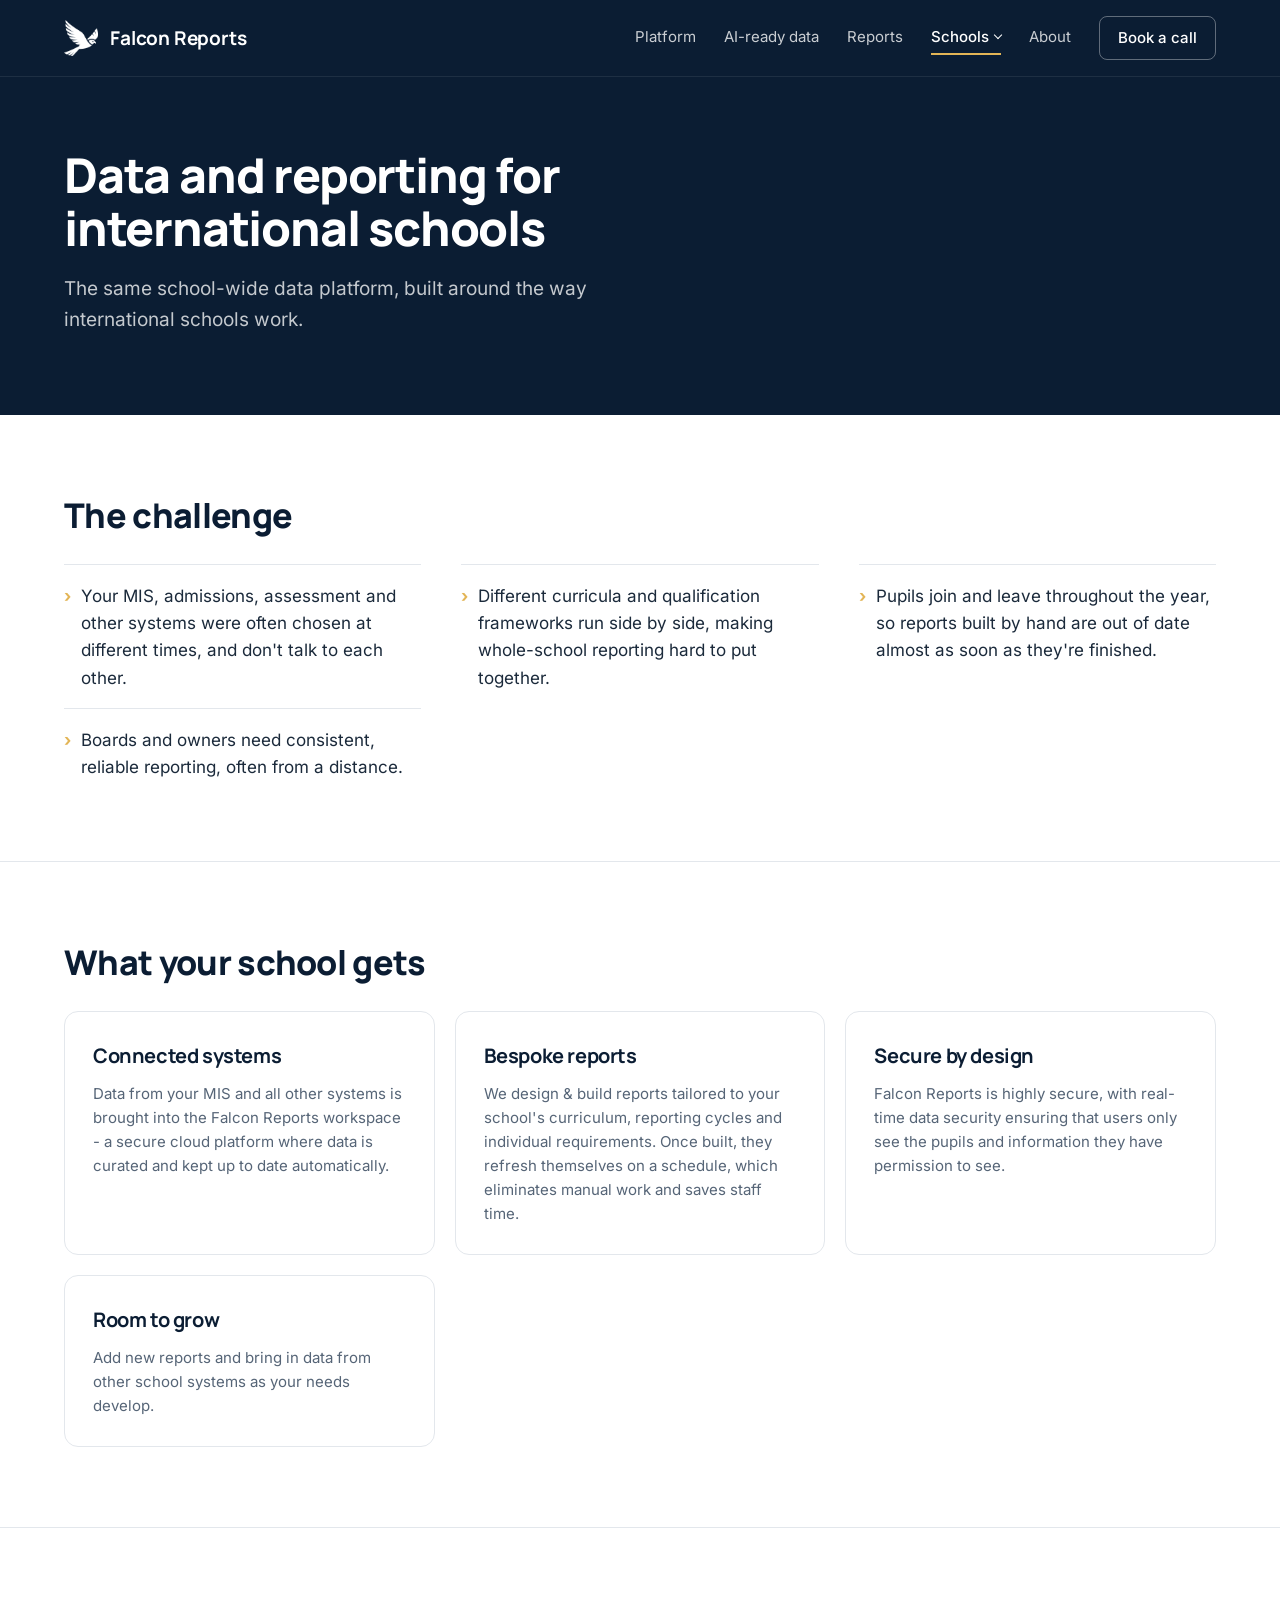
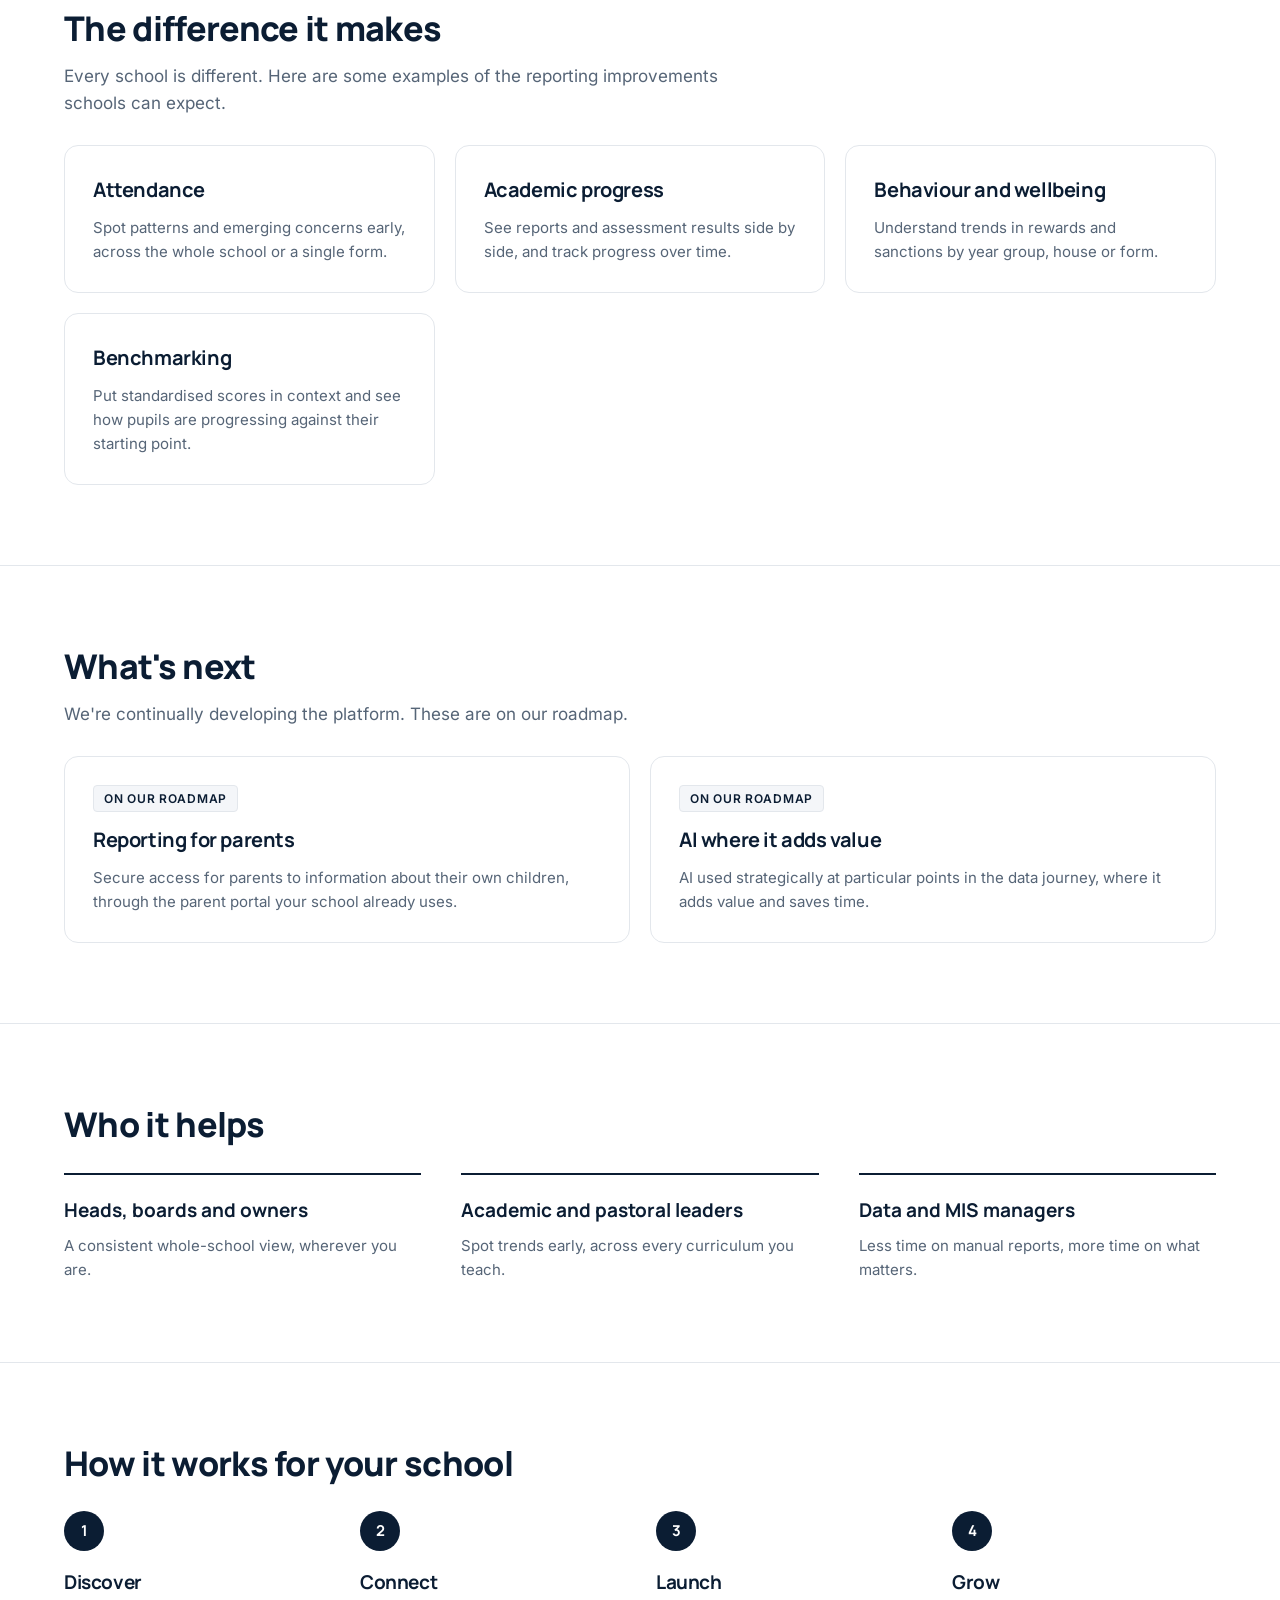
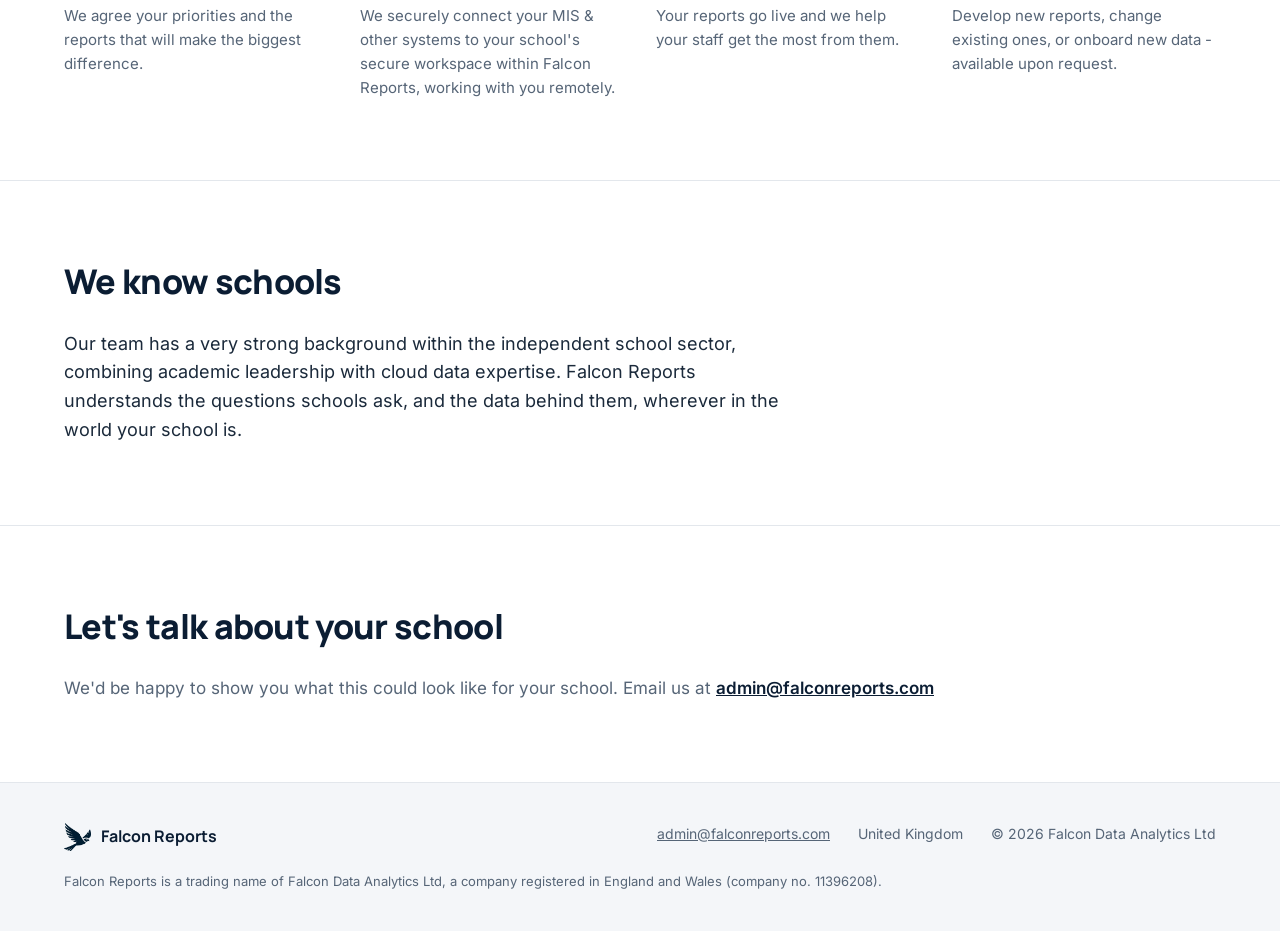
==== international-schools.html @ 2ba78d6d "first commit of new website" ====
<!doctype html>
<html lang="en-GB">
  <head>
    <meta charset="UTF-8" />
    <meta name="viewport" content="width=device-width, initial-scale=1.0" />
    <meta name="description" content="School-wide data and reporting platforms for international independent schools." />
    <meta name="theme-color" content="#0b1d33" />
    <title>International schools | Falcon Reports</title>
    <link rel="preload" href="assets/fonts/inter-latin-wght-normal.woff2" as="font" type="font/woff2" crossorigin />
    <link rel="preload" href="assets/fonts/manrope-latin-wght-normal.woff2" as="font" type="font/woff2" crossorigin />
    <link rel="stylesheet" href="style.css" />

    <link rel="icon" href="favicon.ico" sizes="any" />
    <link rel="apple-touch-icon" sizes="180x180" href="assets/favicon/apple-touch-icon.png" />
    <link rel="icon" type="image/png" sizes="32x32" href="assets/favicon/favicon-32x32.png" />
    <link rel="icon" type="image/png" sizes="16x16" href="assets/favicon/favicon-16x16.png" />
    <link rel="manifest" href="assets/favicon/site.webmanifest" />
    <script src="script.js" defer></script>
  </head>
  <body>
    <header class="site-header">
      <div class="header-inner">
        <a href="index.html" class="brand">
          <img src="assets/falcon-logo-white.png" alt="" />
          <span>Falcon Reports</span>
        </a>
        <button class="nav-toggle" aria-label="Toggle navigation" aria-expanded="false" aria-controls="main-nav">
          <span></span>
          <span></span>
          <span></span>
        </button>
        <nav id="main-nav" aria-label="Main">
          <a href="platform.html">Platform</a>
          <a href="ai-ready-data.html">AI-ready data</a>
          <a href="reports.html">Reports</a>
          <div class="nav-dropdown">
            <button class="nav-dropdown-toggle is-current" aria-expanded="false" aria-controls="schools-menu">Schools</button>
            <ul class="nav-dropdown-menu" id="schools-menu">
              <li><a href="uk-schools.html">UK schools</a></li>
              <li><a href="international-schools.html" aria-current="page">International schools</a></li>
            </ul>
          </div>
          <a href="about.html">About</a>
          <a href="mailto:admin@falconreports.com" class="nav-cta">Book a call</a>
        </nav>
      </div>
    </header>

    <main>
      <section class="page-hero">
        <div class="section-inner">
          <h1>Data and reporting for international schools</h1>
          <p>The same school-wide data platform, built around the way international schools work.</p>
        </div>
      </section>

      <section class="problem">
        <div class="section-inner">
          <h2>The challenge</h2>
          <ul class="pain-grid">
            <li>Your MIS, admissions, assessment and other systems were often chosen at different times, and don't talk to each other.</li>
            <li>Different curricula and qualification frameworks run side by side, making whole-school reporting hard to put together.</li>
            <li>Pupils join and leave throughout the year, so reports built by hand are out of date almost as soon as they're finished.</li>
            <li>Boards and owners need consistent, reliable reporting, often from a distance.</li>
          </ul>
        </div>
      </section>

      <section class="services">
        <div class="section-inner">
          <h2>What your school gets</h2>
          <div class="service-grid">
            <article class="service">
              <h3>Connected systems</h3>
              <p>Data from your MIS and all other systems is brought into the Falcon Reports workspace - a secure cloud platform where data is curated and kept up to date automatically.</p>
            </article>

            <article class="service">
              <h3>Bespoke reports</h3>
              <p>We design &amp; build reports tailored to your school's curriculum, reporting cycles and individual requirements. Once built, they refresh themselves on a schedule, which eliminates manual work and saves staff time.</p>
            </article>

            <article class="service">
              <h3>Secure by design</h3>
              <p>Falcon Reports is highly secure, with real-time data security ensuring that users only see the pupils and information they have permission to see.</p>
            </article>

            <article class="service">
              <h3>Room to grow</h3>
              <p>
                Add new reports and bring in data from other school systems as
                your needs develop.
              </p>
            </article>
          </div>
        </div>
      </section>

      <section class="services">
        <div class="section-inner">
          <h2>The difference it makes</h2>
          <p class="section-intro">
            Every school is different. Here are some examples of the reporting
            improvements schools can expect.
          </p>
          <div class="service-grid">
            <article class="service">
              <h3>Attendance</h3>
              <p>
                Spot patterns and emerging concerns early, across the whole
                school or a single form.
              </p>
            </article>

            <article class="service">
              <h3>Academic progress</h3>
              <p>
                See reports and assessment results side by side, and track
                progress over time.
              </p>
            </article>

            <article class="service">
              <h3>Behaviour and wellbeing</h3>
              <p>
                Understand trends in rewards and sanctions by year group, house
                or form.
              </p>
            </article>

            <article class="service">
              <h3>Benchmarking</h3>
              <p>
                Put standardised scores in context and see how pupils are
                progressing against their starting point.
              </p>
            </article>
          </div>
        </div>
      </section>

      <section class="roadmap">
        <div class="section-inner">
          <h2>What's next</h2>
          <p class="section-intro">
            We're continually developing the platform. These are on our roadmap.
          </p>
          <div class="service-grid">
            <article class="service">
              <span class="roadmap-tag">On our roadmap</span>
              <h3>Reporting for parents</h3>
              <p>
                Secure access for parents to information about their own
                children, through the parent portal your school already uses.
              </p>
            </article>

            <article class="service">
              <span class="roadmap-tag">On our roadmap</span>
              <h3>AI where it adds value</h3>
              <p>
                AI used strategically at particular points in the data journey,
                where it adds value and saves time.
              </p>
            </article>
          </div>
        </div>
      </section>

      <section class="audience">
        <div class="section-inner">
          <h2>Who it helps</h2>
          <dl class="diff-grid">
            <div class="diff-item">
              <dt>Heads, boards and owners</dt>
              <dd>A consistent whole-school view, wherever you are.</dd>
            </div>
            <div class="diff-item">
              <dt>Academic and pastoral leaders</dt>
              <dd>Spot trends early, across every curriculum you teach.</dd>
            </div>
            <div class="diff-item">
              <dt>Data and MIS managers</dt>
              <dd>Less time on manual reports, more time on what matters.</dd>
            </div>
          </dl>
        </div>
      </section>

      <section class="how">
        <div class="section-inner">
          <h2>How it works for your school</h2>
          <ol class="steps">
            <li class="step">
              <h3>Discover</h3>
              <p>
                We agree your priorities and the reports that will make the
                biggest difference.
              </p>
            </li>
            <li class="step">
              <h3>Connect</h3>
              <p>We securely connect your MIS &amp; other systems to your school's secure workspace within Falcon Reports, working with you remotely.</p>
            </li>
            <li class="step">
              <h3>Launch</h3>
              <p>
                Your reports go live and we help your staff get the most from
                them.
              </p>
            </li>
            <li class="step">
              <h3>Grow</h3>
              <p>Develop new reports, change existing ones, or onboard new data - available upon request.</p>
            </li>
          </ol>
        </div>
      </section>

      <section class="experience">
        <div class="section-inner">
          <h2>We know schools</h2>
          <p class="lead">
            Our team has a very strong background within the independent school
            sector, combining academic leadership with cloud data expertise.
            Falcon Reports understands the questions schools ask, and the data
            behind them, wherever in the world your school is.
          </p>
        </div>
      </section>

      <section class="contact">
        <div class="section-inner">
          <h2>Let's talk about your school</h2>
          <p>
            We'd be happy to show you what this could look like for your school.
            Email us at
            <a href="mailto:admin@falconreports.com" class="contact-email"
              >admin@falconreports.com</a
            >
          </p>
        </div>
      </section>
    </main>

    <footer class="site-footer">
      <div class="footer-inner">
        <p class="footer-brand"><img src="assets/falcon-logo-navy.png" alt="" />Falcon Reports</p>
        <p class="footer-meta">
          <a href="mailto:admin@falconreports.com">admin@falconreports.com</a>
          <span>United Kingdom</span>
          <span>&copy; 2026 Falcon Data Analytics Ltd</span>
        </p>
      </div>
      <p class="footer-legal">
        Falcon Reports is a trading name of Falcon Data Analytics Ltd, a company
        registered in England and Wales (company no. 11396208).
      </p>
    </footer>
  </body>
</html>
---- style.css ----
/* ==========================================================================
   Falcon Reports — site styles
   Fonts are self-hosted (assets/fonts, SIL Open Font Licence), so no visitor
   data is sent to a third-party font service.
   ========================================================================== */

@font-face {
  font-family: 'Inter';
  font-style: normal;
  font-weight: 100 900;
  font-display: swap;
  src: url('assets/fonts/inter-latin-wght-normal.woff2') format('woff2');
}

@font-face {
  font-family: 'Manrope';
  font-style: normal;
  font-weight: 200 800;
  font-display: swap;
  src: url('assets/fonts/manrope-latin-wght-normal.woff2') format('woff2');
}

/* Design tokens */
:root {
  --navy: #0b1d33;
  --navy-light: #13294a;
  --ink: #1b2a3b;
  --ink-soft: #3c4a5a;
  --muted: #566577;
  --line: #e3e7ec;
  --line-soft: #eef1f5;
  --subtle: #f4f6f9;
  --white: #ffffff;
  --gold: #e3b556; /* data going in */
  --sky: #7cc4f2; /* data coming out */
  --on-navy: rgba(255, 255, 255, 0.76);
  --max-width: 1200px;
  --display: 'Manrope', system-ui, sans-serif;
  --body: 'Inter', system-ui, sans-serif;
}

/* Reset */
*,
*::before,
*::after {
  box-sizing: border-box;
  margin: 0;
  padding: 0;
}

html {
  scroll-behavior: smooth;
}

body {
  font-family: var(--body);
  font-size: 16px;
  line-height: 1.6;
  color: var(--ink);
  background: var(--white);
  -webkit-font-smoothing: antialiased;
}

img,
video,
svg {
  display: block;
  max-width: 100%;
}

a {
  color: var(--navy);
}

a:hover {
  color: var(--navy-light);
}

ul,
ol {
  list-style: none;
}

h1,
h2,
h3 {
  font-family: var(--display);
  color: var(--navy);
  letter-spacing: -0.02em;
}

button {
  font: inherit;
}

:focus-visible {
  outline: 3px solid var(--sky);
  outline-offset: 2px;
}

.container,
.section-inner,
.hero-inner {
  max-width: var(--max-width);
  margin: 0 auto;
  padding: 0 24px;
}

.icon {
  width: 16px;
  height: 16px;
  flex: 0 0 auto;
  fill: none;
  stroke: currentColor;
  stroke-width: 2.2;
  stroke-linecap: round;
  stroke-linejoin: round;
}

/* ==========================================================================
   Header and navigation
   ========================================================================== */

.site-header {
  position: sticky;
  top: 0;
  z-index: 100;
  background: var(--navy);
  border-bottom: 1px solid rgba(255, 255, 255, 0.08);
}

.header-inner {
  max-width: var(--max-width);
  margin: 0 auto;
  padding: 16px 24px;
  display: flex;
  align-items: center;
  justify-content: space-between;
  gap: 16px;
}

.brand {
  display: flex;
  align-items: center;
  gap: 12px;
  text-decoration: none;
}

.brand img {
  height: 36px;
  width: auto;
}

.brand span {
  font-family: var(--display);
  font-weight: 700;
  font-size: 19px;
  color: var(--white);
  letter-spacing: -0.01em;
}

#main-nav {
  display: flex;
  align-items: center;
  gap: 28px;
}

#main-nav > a,
.nav-dropdown-toggle {
  color: rgba(255, 255, 255, 0.78);
  text-decoration: none;
  font-size: 15px;
  padding: 4px 0;
  border-bottom: 2px solid transparent;
}

#main-nav > a:hover,
.nav-dropdown-toggle:hover {
  color: var(--white);
}

#main-nav > a[aria-current='page'],
.nav-dropdown-toggle.is-current {
  color: var(--white);
  font-weight: 500;
  border-bottom-color: var(--gold);
}

#main-nav > a.nav-cta {
  display: inline-flex;
  align-items: center;
  min-height: 44px;
  padding: 0 18px;
  border: 1px solid rgba(255, 255, 255, 0.35);
  border-radius: 8px;
  color: var(--white);
  font-weight: 500;
}

#main-nav > a.nav-cta:hover {
  border-color: rgba(255, 255, 255, 0.8);
}

.nav-dropdown {
  position: relative;
}

.nav-dropdown-toggle {
  display: flex;
  align-items: center;
  gap: 6px;
  background: none;
  border-top: none;
  border-left: none;
  border-right: none;
  cursor: pointer;
}

.nav-dropdown-toggle::after {
  content: '';
  width: 6px;
  height: 6px;
  border-right: 1.5px solid currentColor;
  border-bottom: 1.5px solid currentColor;
  transform: translateY(-2px) rotate(45deg);
}

.nav-dropdown-menu {
  display: none;
  position: absolute;
  top: 100%;
  left: -16px;
  min-width: 200px;
  padding-top: 10px; /* bridges the gap so hover doesn't drop */
}

.nav-dropdown-menu::before {
  content: '';
  position: absolute;
  inset: 10px 0 0 0;
  background: var(--white);
  border-radius: 10px;
  box-shadow: 0 12px 30px rgba(0, 0, 0, 0.25);
  z-index: -1;
}

.nav-dropdown-menu a {
  display: block;
  padding: 10px 16px;
  color: var(--ink);
  text-decoration: none;
  font-size: 15px;
}

.nav-dropdown-menu li:first-child a {
  padding-top: 14px;
}

.nav-dropdown-menu li:last-child a {
  padding-bottom: 14px;
}

.nav-dropdown-menu a:hover,
.nav-dropdown-menu a[aria-current='page'] {
  background: var(--subtle);
}

@media (hover: hover) and (min-width: 901px) {
  .nav-dropdown:hover .nav-dropdown-menu {
    display: block;
  }
}

.nav-dropdown.is-open .nav-dropdown-menu {
  display: block;
}

.nav-toggle {
  display: none;
  flex-direction: column;
  justify-content: center;
  gap: 5px;
  width: 44px;
  height: 44px;
  padding: 10px;
  background: none;
  border: none;
  cursor: pointer;
}

.nav-toggle span {
  display: block;
  height: 2px;
  background: var(--white);
  transition:
    transform 0.2s,
    opacity 0.2s;
}

.nav-toggle[aria-expanded='true'] span:nth-child(1) {
  transform: translateY(7px) rotate(45deg);
}

.nav-toggle[aria-expanded='true'] span:nth-child(2) {
  opacity: 0;
}

.nav-toggle[aria-expanded='true'] span:nth-child(3) {
  transform: translateY(-7px) rotate(-45deg);
}

@media (max-width: 900px) {
  .nav-toggle {
    display: flex;
  }

  #main-nav {
    display: none;
    position: absolute;
    top: 100%;
    left: 0;
    right: 0;
    flex-direction: column;
    align-items: flex-start;
    gap: 6px;
    padding: 12px 24px 24px;
    background: var(--navy);
    border-bottom: 1px solid rgba(255, 255, 255, 0.12);
  }

  #main-nav.is-open {
    display: flex;
  }

  #main-nav > a,
  .nav-dropdown-toggle {
    padding: 8px 0;
  }

  #main-nav > a.nav-cta {
    margin-top: 8px;
  }

  .nav-dropdown-toggle::after {
    display: none;
  }

  .nav-dropdown-menu {
    display: block;
    position: static;
    padding: 0 0 0 16px;
  }

  .nav-dropdown-menu::before {
    display: none;
  }

  .nav-dropdown-menu a,
  .nav-dropdown-menu li:first-child a,
  .nav-dropdown-menu li:last-child a {
    padding: 6px 0;
    color: rgba(255, 255, 255, 0.78);
  }

  .nav-dropdown-menu a:hover,
  .nav-dropdown-menu a[aria-current='page'] {
    background: none;
    color: var(--white);
  }
}

/* ==========================================================================
   Shared building blocks
   ========================================================================== */

.section {
  padding: 96px 0;
}

.section--subtle {
  background: var(--subtle);
}

.section--navy {
  background: var(--navy);
  color: var(--white);
}

.section--navy h2,
.section--navy h3 {
  color: var(--white);
}

.section--flush-top {
  padding-top: 0;
}

.eyebrow {
  font-size: 13px;
  font-weight: 600;
  letter-spacing: 0.08em;
  text-transform: uppercase;
  color: var(--muted);
  margin-bottom: 14px;
}

.section--navy .eyebrow {
  color: var(--gold);
}

.section-head {
  max-width: 700px;
  margin-bottom: 48px;
}

.section-head h2,
.h2 {
  font-weight: 800;
  font-size: 40px;
  line-height: 1.15;
}

.section-head > p:not(.eyebrow) {
  margin-top: 16px;
  font-size: 17px;
  color: var(--muted);
}

.section--navy .section-head > p:not(.eyebrow) {
  color: var(--on-navy);
}

.section-head--row {
  max-width: none;
  display: flex;
  flex-wrap: wrap;
  align-items: flex-end;
  justify-content: space-between;
  gap: 24px;
}

.section-head--row > div {
  max-width: 640px;
}

.split {
  display: flex;
  flex-wrap: wrap;
  gap: 48px 72px;
}

.split > * {
  flex: 1 1 380px;
  min-width: 0;
}

.split--center {
  align-items: center;
}

.grid {
  display: grid;
  gap: 20px;
}

.grid--250 {
  grid-template-columns: repeat(auto-fit, minmax(min(250px, 100%), 1fr));
}

.grid--280 {
  grid-template-columns: repeat(auto-fit, minmax(min(280px, 100%), 1fr));
  gap: 40px;
}

.grid--300 {
  grid-template-columns: repeat(auto-fit, minmax(min(300px, 100%), 1fr));
}

.grid--340 {
  grid-template-columns: repeat(auto-fit, minmax(min(340px, 100%), 1fr));
  gap: 24px;
}

.card {
  background: var(--white);
  border: 1px solid var(--line);
  border-radius: 14px;
  padding: 28px;
}

.card h3 {
  font-weight: 700;
  font-size: 20px;
  margin-bottom: 8px;
}

.card p {
  font-size: 15px;
  color: var(--muted);
}

.card--big-num .num {
  font-family: var(--display);
  font-weight: 800;
  font-size: 40px;
  line-height: 1;
  color: #cbd2db;
  margin-bottom: 16px;
}

.ruled {
  border-top: 2px solid var(--navy);
  padding-top: 20px;
}

.ruled h3 {
  font-weight: 700;
  font-size: 20px;
  margin-bottom: 8px;
}

.ruled p {
  font-size: 15px;
  color: var(--muted);
}

.ruled--gold {
  border-top-color: var(--gold);
}

.tag {
  display: inline-block;
  font-size: 12px;
  font-weight: 600;
  letter-spacing: 0.06em;
  text-transform: uppercase;
  color: var(--navy);
  background: var(--subtle);
  border: 1px solid var(--line);
  border-radius: 4px;
  padding: 3px 10px;
  margin-bottom: 16px;
}

.check-list {
  display: flex;
  flex-direction: column;
  gap: 8px;
}

.check-list li {
  display: flex;
  gap: 10px;
  align-items: baseline;
  font-size: 15px;
}

.check-list li::before {
  content: '';
  flex: 0 0 auto;
  width: 12px;
  height: 7px;
  border-left: 2.5px solid var(--navy);
  border-bottom: 2.5px solid var(--navy);
  transform: translateY(-3px) rotate(-45deg);
}

/* Buttons */
.btn {
  display: inline-flex;
  align-items: center;
  gap: 10px;
  min-height: 50px;
  padding: 0 26px;
  border-radius: 8px;
  font-weight: 600;
  font-size: 16px;
  text-decoration: none;
  transition:
    background 0.2s,
    border-color 0.2s;
}

.btn-primary {
  background: var(--gold);
  color: var(--navy);
}

.btn-primary:hover {
  background: #edc673;
  color: var(--navy);
}

.btn-ghost {
  border: 1px solid rgba(255, 255, 255, 0.35);
  color: var(--white);
  font-weight: 500;
}

.btn-ghost:hover {
  border-color: rgba(255, 255, 255, 0.8);
  color: var(--white);
}

.btn-row {
  display: flex;
  flex-wrap: wrap;
  gap: 14px;
}

.link-arrow {
  display: inline-flex;
  align-items: center;
  gap: 8px;
  min-height: 44px;
  font-weight: 600;
  font-size: 16px;
  color: var(--navy);
}

.section--navy .link-arrow,
.hero .link-arrow {
  color: var(--white);
}

/* ==========================================================================
   Hero
   ========================================================================== */

.hero {
  background: var(--navy);
  color: var(--white);
  padding: 80px 0 96px;
}

.hero h1 {
  color: var(--white);
  font-weight: 800;
  font-size: 56px;
  line-height: 1.06;
  letter-spacing: -0.025em;
  margin-bottom: 24px;
}

.hero-lead {
  font-size: 19px;
  line-height: 1.65;
  color: var(--on-navy);
  max-width: 620px;
}

.hero-eyebrow {
  display: inline-flex;
  align-items: center;
  gap: 10px;
  font-size: 13px;
  font-weight: 600;
  letter-spacing: 0.08em;
  text-transform: uppercase;
  color: var(--gold);
  margin-bottom: 22px;
}

.hero-eyebrow::before {
  content: '';
  width: 24px;
  height: 2px;
  background: var(--gold);
}

.hero-intro {
  max-width: 760px;
  margin-bottom: 56px;
}

.hero-intro .hero-lead {
  margin-bottom: 36px;
}

.hero-split {
  display: flex;
  flex-wrap: wrap;
  align-items: center;
  gap: 56px 72px;
}

.hero-split > * {
  flex: 1 1 420px;
  min-width: 0;
}

.hero-split--bottom {
  align-items: flex-end;
}

/* ==========================================================================
   Home: interactive data-flow diagram
   Lines and dots are drawn by script.js from the positions of the pills.
   ========================================================================== */

.flow-box {
  border: 1px solid rgba(255, 255, 255, 0.12);
  border-radius: 20px;
  padding: 58px 28px 28px;
  background: rgba(255, 255, 255, 0.03);
}

.flow {
  position: relative;
  display: flex;
  align-items: center;
}

.flow-svg {
  position: absolute;
  inset: 0;
  width: 100%;
  height: 100%;
  overflow: visible;
  pointer-events: none;
}

.flow-col {
  position: relative;
  z-index: 1;
  min-width: 0;
}

.flow-label {
  position: absolute;
  top: -30px;
  left: 0;
  font-size: 12px;
  font-weight: 600;
  letter-spacing: 0.08em;
  text-transform: uppercase;
  color: rgba(255, 255, 255, 0.6);
}

.flow-src {
  flex: 1 1 230px;
  display: flex;
  flex-direction: column;
  gap: 6px;
}

.flow-gap {
  flex: 0 0 90px;
  align-self: stretch;
}

.flow-out {
  flex: 1 1 210px;
  display: flex;
  flex-direction: column;
  gap: 8px;
}

.flow-group {
  border: 1px solid rgba(255, 255, 255, 0.24);
  border-radius: 12px;
  padding: 8px;
  display: flex;
  flex-direction: column;
  gap: 6px;
  background: rgba(255, 255, 255, 0.03);
}

.flow-group-title {
  height: 20px;
  line-height: 20px;
  padding-left: 4px;
  font-family: var(--display);
  font-weight: 700;
  font-size: 13px;
  color: var(--white);
}

.pill {
  display: flex;
  align-items: center;
  justify-content: space-between;
  gap: 8px;
  width: 100%;
  min-height: 36px;
  padding: 6px 12px;
  border-radius: 8px;
  font-size: 14px;
  line-height: 1.3;
  text-align: left;
  cursor: pointer;
  background: rgba(255, 255, 255, 0.04);
  color: rgba(255, 255, 255, 0.6);
  border: 1px solid rgba(255, 255, 255, 0.12);
  transition:
    background 0.2s,
    border-color 0.2s,
    color 0.2s;
}

.pill:hover {
  color: var(--white);
}

.pill--out {
  min-height: 44px;
  font-size: 15px;
}

.pill.is-related {
  background: rgba(255, 255, 255, 0.1);
  color: var(--white);
  border-color: var(--gold);
}

.pill.is-selected {
  background: var(--gold);
  color: var(--navy);
  border-color: var(--gold);
  font-weight: 600;
}

.pill--out.is-related {
  border-color: var(--sky);
}

.pill--out.is-selected {
  background: var(--sky);
  border-color: var(--sky);
}

.pill-tag {
  font-size: 11px;
  color: var(--gold);
  white-space: nowrap;
}

.pill.is-selected .pill-tag {
  color: var(--navy);
}

.flow-line {
  fill: none;
  stroke: rgba(255, 255, 255, 0.2);
  stroke-width: 1.5;
  transition: stroke 0.2s;
}

.flow-line.is-lit {
  stroke: var(--gold);
  stroke-width: 2;
}

.flow-line--out.is-lit {
  stroke: var(--sky);
}

.flow-dot {
  fill: rgba(255, 255, 255, 0.35);
}

.flow-dot.is-lit {
  fill: var(--gold);
}

.flow-dot--out.is-lit {
  fill: var(--sky);
}

/* Platform card */
.flow-platform {
  flex: 1.2 1 280px;
  background: var(--white);
  color: var(--ink);
  border-radius: 16px;
  padding: 22px;
  box-shadow: 0 30px 80px rgba(0, 0, 0, 0.4);
  display: flex;
  flex-direction: column;
  gap: 10px;
}

.platform-title {
  display: flex;
  align-items: center;
  gap: 10px;
  margin-bottom: 6px;
  font-family: var(--display);
  font-weight: 800;
  font-size: 17px;
  color: var(--navy);
}

.platform-title img {
  height: 26px;
  width: auto;
}

.platform-stage {
  display: flex;
  align-items: center;
  gap: 14px;
  padding: 12px 14px;
  border-radius: 10px;
  background: var(--subtle);
  animation: stage-glow 4.5s ease-in-out infinite;
}

.platform-stage:nth-of-type(2) {
  animation-delay: 1.5s;
}

.platform-stage:nth-of-type(3) {
  animation-delay: 3s;
}

@keyframes stage-glow {
  0%,
  100% {
    background: var(--subtle);
    box-shadow: none;
  }
  12%,
  28% {
    background: #fbf1dc;
    box-shadow: 0 0 0 2px var(--gold);
  }
}

.platform-stage .stage-icon {
  flex: 0 0 auto;
  width: 36px;
  height: 36px;
  border-radius: 8px;
  background: var(--navy);
  color: var(--white);
  display: flex;
  align-items: center;
  justify-content: center;
}

.stage-icon svg {
  width: 18px;
  height: 18px;
  fill: none;
  stroke: currentColor;
  stroke-width: 1.8;
  stroke-linecap: round;
  stroke-linejoin: round;
}

.platform-stage strong {
  display: block;
  font-family: var(--display);
  font-size: 15px;
  color: var(--navy);
}

.platform-stage span {
  font-size: 13px;
  color: var(--muted);
}

.platform-secure {
  display: flex;
  align-items: center;
  justify-content: center;
  gap: 8px;
  padding: 9px;
  border-radius: 10px;
  border: 1px dashed #cbd2db;
  font-size: 13px;
  font-weight: 600;
  color: var(--navy);
}

.platform-secure svg {
  width: 14px;
  height: 14px;
  fill: none;
  stroke: currentColor;
  stroke-width: 2;
}

/* Outcome card under the outputs */
.flow-outcome {
  position: absolute;
  top: calc(100% + 14px);
  left: 0;
  right: 0;
  display: flex;
  flex-direction: column;
  align-items: center;
  gap: 10px;
}

.flow-outcome svg {
  width: 18px;
  height: 26px;
  fill: none;
  stroke: var(--sky);
  stroke-width: 2;
  stroke-linecap: round;
  stroke-linejoin: round;
}

.outcome-card {
  width: 100%;
  border-radius: 12px;
  padding: 16px 18px;
  background: var(--sky);
  color: var(--navy);
}

.outcome-card strong {
  display: block;
  font-family: var(--display);
  font-weight: 800;
  font-size: 17px;
  line-height: 1.25;
  margin-bottom: 4px;
}

.outcome-card span {
  font-size: 14px;
  line-height: 1.45;
}

.flow-detail {
  margin-top: 22px;
  padding: 18px 20px;
  border-radius: 12px;
  background: rgba(255, 255, 255, 0.06);
  display: flex;
  flex-wrap: wrap;
  align-items: baseline;
  gap: 6px 20px;
}

.flow-detail strong {
  font-family: var(--display);
  font-size: 16px;
  color: var(--sky);
}

.flow-detail span {
  flex: 1 1 360px;
  font-size: 15px;
  color: rgba(255, 255, 255, 0.82);
}

/* Phones and small tablets: the diagram runs top to bottom */
@media (max-width: 980px) {
  .flow-box {
    padding: 52px 16px 20px;
  }

  .flow {
    flex-direction: column;
    align-items: stretch;
  }

  .flow-gap {
    flex: 0 0 96px;
    align-self: auto;
  }

  .flow-src {
    display: grid;
    grid-template-columns: repeat(2, minmax(0, 1fr));
  }

  .flow-src .flow-group {
    grid-column: 1 / -1;
    display: grid;
    grid-template-columns: repeat(2, minmax(0, 1fr));
  }

  .flow-src .flow-group-title {
    grid-column: 1 / -1;
  }

  .flow-src .pill {
    min-height: 40px;
    padding: 8px 10px;
    font-size: 13px;
  }

  .flow-out {
    margin-top: 46px;
  }

  .flow-outcome {
    position: static;
    margin-top: 6px;
  }
}

/* ==========================================================================
   Home: other sections
   ========================================================================== */

.numbered-list {
  display: grid;
  grid-template-columns: repeat(auto-fit, minmax(min(240px, 100%), 1fr));
}

.numbered-list li {
  padding: 24px 24px 24px 0;
  border-top: 1px solid var(--line);
  font-size: 17px;
}

.numbered-list .num {
  display: block;
  font-family: var(--display);
  font-weight: 700;
  font-size: 14px;
  color: var(--muted);
  margin-bottom: 8px;
}

.lead-muted {
  font-size: 17px;
  color: var(--muted);
  margin-top: 18px;
}

.feature-card {
  display: flex;
  flex-direction: column;
  border: 1px solid var(--line);
  border-radius: 16px;
  overflow: hidden;
  text-decoration: none;
  color: var(--ink);
  transition:
    border-color 0.2s,
    box-shadow 0.2s;
}

.feature-card:hover {
  border-color: var(--navy);
  box-shadow: 0 8px 24px rgba(11, 29, 51, 0.08);
  color: var(--ink);
}

.feature-visual {
  height: 265px;
  padding: 28px;
  display: flex;
  flex-direction: column;
  justify-content: center;
  gap: 12px;
  background: var(--subtle);
}

.feature-visual--image {
  padding: 24px 24px 0;
  justify-content: flex-end;
}

.feature-visual--image img {
  width: 100%;
  height: 240px;
  object-fit: cover;
  object-position: top left;
  border-radius: 8px 8px 0 0;
  border: 1px solid var(--line);
  border-bottom: none;
}

.feature-visual--navy {
  background: var(--navy);
}

.feature-body {
  padding: 28px;
  display: flex;
  flex-direction: column;
  gap: 10px;
}

.feature-body h3 {
  font-weight: 700;
  font-size: 24px;
}

.feature-body p {
  font-size: 15px;
  color: var(--muted);
}

.feature-body .more {
  display: inline-flex;
  align-items: center;
  gap: 8px;
  margin-top: 4px;
  font-weight: 600;
  font-size: 15px;
  color: var(--navy);
}

.bubble {
  max-width: 85%;
  padding: 12px 16px;
  font-size: 14px;
}

.bubble--q {
  align-self: flex-end;
  border-radius: 14px 14px 4px 14px;
  background: var(--gold);
  color: var(--navy);
  font-weight: 500;
}

.bubble--a {
  align-self: flex-start;
  border-radius: 14px 14px 14px 4px;
  background: rgba(255, 255, 255, 0.1);
  color: var(--white);
}

.illustration-note {
  font-size: 12px;
  color: rgba(255, 255, 255, 0.6);
}

.table-chip {
  display: flex;
  justify-content: space-between;
  padding: 12px 16px;
  background: var(--white);
  border: 1px solid var(--line);
  border-radius: 8px;
  font-family: var(--display);
  font-size: 14px;
}

.table-chip strong {
  color: var(--navy);
}

.table-chip span {
  color: var(--muted);
}

/* Nested access diagram */
.nest {
  border: 1px solid rgba(255, 255, 255, 0.18);
  border-radius: 16px;
  padding: 20px;
}

.nest .nest {
  border-color: rgba(255, 255, 255, 0.24);
  border-radius: 12px;
  padding: 18px;
  background: rgba(255, 255, 255, 0.04);
}

.nest .nest .nest {
  border-radius: 10px;
  padding: 16px;
}

.nest-label {
  font-size: 13px;
  color: rgba(255, 255, 255, 0.7);
  margin-bottom: 12px;
}

.nest-label strong {
  color: var(--white);
}

.nest-pupils {
  display: flex;
  flex-wrap: wrap;
  gap: 8px;
}

.nest-pupils span {
  padding: 8px 12px;
  border-radius: 8px;
  background: rgba(255, 255, 255, 0.1);
  font-size: 13px;
}

.nest-pupils .is-highlight {
  background: var(--gold);
  color: var(--navy);
  font-weight: 600;
}

/* CTA band */
.cta-band {
  background: var(--navy);
  color: var(--white);
  border-radius: 20px;
  padding: 56px;
  display: flex;
  flex-wrap: wrap;
  align-items: center;
  justify-content: space-between;
  gap: 32px;
}

.cta-band > div:first-child {
  flex: 1 1 420px;
  min-width: 0;
}

.cta-band h2 {
  color: var(--white);
  font-weight: 800;
  font-size: 34px;
  line-height: 1.2;
  margin-bottom: 12px;
}

.cta-band p {
  color: var(--on-navy);
  font-size: 17px;
}

.cta-actions {
  display: flex;
  flex-direction: column;
  align-items: flex-start;
  gap: 12px;
}

.cta-actions .email {
  color: rgba(255, 255, 255, 0.8);
  font-size: 15px;
}

/* ==========================================================================
   Platform page
   ========================================================================== */

.tick-panel {
  display: flex;
  flex-direction: column;
  gap: 12px;
}

.tick-panel li {
  display: flex;
  align-items: center;
  gap: 14px;
  padding: 16px 18px;
  border-radius: 12px;
  border: 1px solid rgba(255, 255, 255, 0.14);
  font-size: 15px;
  color: rgba(255, 255, 255, 0.82);
}

.tick-panel svg {
  width: 22px;
  height: 22px;
  flex: 0 0 auto;
  fill: none;
  stroke: var(--gold);
  stroke-width: 2.4;
  stroke-linecap: round;
  stroke-linejoin: round;
}

.stage-row {
  display: flex;
  flex-wrap: wrap;
  gap: 24px 48px;
  padding: 40px 0;
  border-top: 1px solid var(--line);
}

.stage-name {
  flex: 0 1 260px;
  min-width: 0;
  display: flex;
  flex-direction: column;
  gap: 12px;
}

.stage-name .badge {
  width: 48px;
  height: 48px;
  border-radius: 50%;
  background: var(--navy);
  color: var(--white);
  display: flex;
  align-items: center;
  justify-content: center;
  font-family: var(--display);
  font-weight: 800;
  font-size: 18px;
}

.stage-name h3 {
  font-weight: 800;
  font-size: 28px;
}

.stage-name p {
  font-size: 16px;
  font-weight: 600;
  color: var(--ink-soft);
}

.stage-body {
  flex: 1.4 1 380px;
  min-width: 0;
  font-size: 17px;
}

.stage-for-you {
  flex: 1 1 260px;
  min-width: 0;
  border-radius: 12px;
  background: var(--subtle);
  padding: 20px 22px;
}

.stage-for-you .eyebrow {
  font-size: 12px;
  margin-bottom: 10px;
}

.who-table {
  flex: 1 1 460px;
  min-width: 0;
  border: 1px solid rgba(255, 255, 255, 0.14);
  border-radius: 16px;
  overflow: hidden;
}

.who-row {
  display: flex;
  justify-content: space-between;
  gap: 16px;
  padding: 16px 22px;
  border-top: 1px solid rgba(255, 255, 255, 0.1);
  font-size: 16px;
}

.who-row span:last-child {
  color: var(--gold);
  font-weight: 600;
  text-align: right;
}

.who-row--head {
  border-top: none;
  padding: 14px 22px;
  background: rgba(255, 255, 255, 0.06);
  font-size: 12px;
  font-weight: 600;
  letter-spacing: 0.08em;
  text-transform: uppercase;
  color: rgba(255, 255, 255, 0.65);
}

.who-row--head span:last-child {
  color: rgba(255, 255, 255, 0.65);
}

.icon-points {
  flex: 1 1 400px;
  min-width: 0;
  display: flex;
  flex-direction: column;
  gap: 22px;
}

.icon-points li {
  display: flex;
  gap: 16px;
}

.icon-points .icon-box {
  flex: 0 0 auto;
  width: 40px;
  height: 40px;
  border-radius: 10px;
  background: rgba(255, 255, 255, 0.08);
  color: var(--gold);
  display: flex;
  align-items: center;
  justify-content: center;
}

.icon-box svg {
  width: 20px;
  height: 20px;
  fill: none;
  stroke: currentColor;
  stroke-width: 1.8;
  stroke-linecap: round;
  stroke-linejoin: round;
}

.icon-points strong {
  display: block;
  font-weight: 600;
  font-size: 16px;
  margin-bottom: 4px;
}

.icon-points p {
  color: rgba(255, 255, 255, 0.72);
  font-size: 15px;
}

/* ==========================================================================
   AI-ready data page
   ========================================================================== */

.scatter {
  border: 1px dashed rgba(255, 255, 255, 0.28);
  border-radius: 16px;
  padding: 22px 22px 26px;
}

.scatter-label {
  font-size: 12px;
  font-weight: 600;
  letter-spacing: 0.08em;
  text-transform: uppercase;
  color: rgba(255, 255, 255, 0.6);
  margin-bottom: 16px;
}

.scatter-items {
  display: flex;
  flex-wrap: wrap;
  gap: 10px;
}

.scatter-items span {
  padding: 8px 12px;
  border-radius: 8px;
  background: rgba(255, 255, 255, 0.08);
  font-size: 13px;
}

.scatter-items span:nth-child(odd) {
  transform: rotate(-1.5deg);
}

.scatter-items span:nth-child(even) {
  transform: rotate(1.5deg);
}

.down-arrow {
  display: flex;
  justify-content: center;
  color: var(--gold);
}

.down-arrow svg {
  width: 28px;
  height: 28px;
  fill: none;
  stroke: currentColor;
  stroke-width: 2;
  stroke-linecap: round;
  stroke-linejoin: round;
}

.trusted {
  border-radius: 16px;
  padding: 22px;
  background: var(--white);
  color: var(--ink);
  box-shadow: 0 30px 80px rgba(0, 0, 0, 0.4);
}

.trusted .platform-title {
  font-size: 16px;
  margin-bottom: 14px;
}

.chip-row {
  display: flex;
  flex-wrap: wrap;
  gap: 8px;
}

.chip-row span {
  padding: 6px 12px;
  border-radius: 999px;
  background: var(--subtle);
  font-size: 13px;
  font-weight: 500;
}

.chip-row--dark {
  margin-top: 10px;
  padding-top: 12px;
  border-top: 1px solid var(--line-soft);
}

.chip-row--dark span {
  background: var(--navy);
  color: var(--white);
}

.need-card {
  display: flex;
  flex-direction: column;
  gap: 14px;
}

.need-card .need-head {
  display: flex;
  align-items: center;
  justify-content: space-between;
  gap: 12px;
}

.need-card h3 {
  margin: 0;
  font-size: 21px;
}

.need-card .stage-chip {
  font-size: 12px;
  font-weight: 600;
  padding: 4px 10px;
  border-radius: 999px;
  background: var(--navy);
  color: var(--white);
  white-space: nowrap;
}

.need-card .need-how {
  padding-top: 14px;
  border-top: 1px solid var(--line-soft);
}

.need-card .need-how li {
  color: var(--ink);
}

.arrow-list {
  display: flex;
  flex-direction: column;
  gap: 12px;
  margin-top: 24px;
}

.arrow-list li {
  display: flex;
  gap: 12px;
  align-items: baseline;
  font-size: 16px;
}

.arrow-list li::before {
  content: '›';
  color: var(--gold);
  font-weight: 700;
}

.chat {
  background: var(--white);
  color: var(--ink);
  border-radius: 16px;
  padding: 24px;
  box-shadow: 0 30px 80px rgba(0, 0, 0, 0.4);
  display: flex;
  flex-direction: column;
  gap: 14px;
}

.chat .q {
  align-self: flex-end;
  max-width: 88%;
  padding: 12px 16px;
  border-radius: 14px 14px 4px 14px;
  background: var(--navy);
  color: var(--white);
  font-size: 15px;
}

.chat .a {
  align-self: flex-start;
  max-width: 92%;
  padding: 14px 16px;
  border-radius: 14px 14px 14px 4px;
  background: var(--subtle);
  font-size: 15px;
}

.chat .a p:first-child {
  margin-bottom: 10px;
}

.chat-row {
  display: flex;
  justify-content: space-between;
  gap: 12px;
  padding: 6px 0;
  border-bottom: 1px solid var(--line);
  font-size: 14px;
}

.chat-row:last-of-type {
  border-bottom: none;
}

.chat-row span:last-child {
  color: var(--muted);
}

.chat .sources {
  font-size: 13px;
  color: var(--muted);
  margin-top: 10px;
}

.chat .note {
  font-size: 12px;
  color: var(--muted);
}

/* Compliance accordion */
.compliance {
  margin-top: 56px;
  border-radius: 16px;
  background: var(--subtle);
  border: 1px solid var(--line);
  padding: 36px;
  display: flex;
  flex-wrap: wrap;
  gap: 28px 56px;
}

.compliance-intro {
  flex: 1 1 320px;
  min-width: 0;
}

.compliance-intro h3 {
  font-weight: 800;
  font-size: 26px;
  line-height: 1.2;
  margin-bottom: 12px;
}

.compliance-intro p:last-child {
  color: var(--muted);
  font-size: 15px;
}

.accordion {
  flex: 1.3 1 420px;
  min-width: 0;
  display: flex;
  flex-direction: column;
  gap: 10px;
}

.accordion-item {
  background: var(--white);
  border: 1px solid var(--line);
  border-radius: 12px;
  overflow: hidden;
  transition: border-color 0.2s;
}

.accordion-item.is-open {
  border-color: var(--navy);
}

.accordion-item button {
  display: flex;
  align-items: center;
  justify-content: space-between;
  gap: 16px;
  width: 100%;
  min-height: 56px;
  padding: 14px 18px;
  background: none;
  border: none;
  text-align: left;
  cursor: pointer;
  color: var(--ink);
  font-size: 15px;
}

.accordion-item button strong {
  color: var(--navy);
}

.accordion-item button svg {
  width: 18px;
  height: 18px;
  flex: 0 0 auto;
  fill: none;
  stroke: var(--navy);
  stroke-width: 2.2;
  stroke-linecap: round;
  stroke-linejoin: round;
  transition: transform 0.2s;
}

.accordion-item.is-open button svg {
  transform: rotate(180deg);
}

.accordion-panel {
  padding: 0 18px 18px;
  border-top: 1px solid var(--line-soft);
}

.accordion-panel .eyebrow {
  font-size: 12px;
  margin: 14px 0 8px;
}

.accordion-panel li {
  color: var(--ink-soft);
}

/* ==========================================================================
   Reports page
   ========================================================================== */

.video-list {
  display: flex;
  flex-direction: column;
  gap: 96px;
}

.video-row {
  display: flex;
  flex-wrap: wrap;
  align-items: center;
  gap: 40px 64px;
}

.video-row--reverse {
  flex-direction: row-reverse;
}

.video-text {
  flex: 1 1 340px;
  min-width: 0;
  display: flex;
  flex-direction: column;
  gap: 16px;
}

.video-text .num {
  font-family: var(--display);
  font-weight: 800;
  font-size: 14px;
  color: var(--muted);
}

.video-text h2 {
  font-weight: 800;
  font-size: 32px;
  line-height: 1.2;
}

.video-text p {
  color: var(--ink-soft);
  font-size: 17px;
}

.who-chips {
  display: flex;
  flex-wrap: wrap;
  gap: 8px;
}

.who-chips li {
  font-size: 13px;
  padding: 5px 12px;
  border-radius: 999px;
  background: var(--subtle);
  border: 1px solid var(--line);
}

.video-figure {
  flex: 1.7 1 520px;
  min-width: 0;
}

.browser {
  border-radius: 14px;
  overflow: hidden;
  border: 1px solid var(--line);
  box-shadow: 0 20px 50px rgba(11, 29, 51, 0.12);
  background: var(--white);
}

.browser-bar {
  display: flex;
  align-items: center;
  gap: 8px;
  padding: 10px 14px;
  background: var(--line-soft);
  border-bottom: 1px solid var(--line);
  font-size: 12px;
  color: var(--muted);
}

.browser-bar i {
  width: 10px;
  height: 10px;
  border-radius: 50%;
  background: #cbd2db;
}

.browser-bar span {
  margin-left: 10px;
}

.browser video {
  width: 100%;
  aspect-ratio: 16 / 9;
  object-fit: cover;
  object-position: top left;
  background: var(--white);
}

.video-figure figcaption {
  font-size: 13px;
  color: var(--muted);
  margin-top: 10px;
}

.where-card {
  border: 1px solid var(--line);
  border-radius: 16px;
  padding: 36px;
  display: flex;
  flex-direction: column;
  gap: 12px;
}

.where-card .tag {
  align-self: flex-start;
  margin-bottom: 0;
  background: var(--white);
}

.where-card--subtle {
  background: var(--subtle);
}

.where-card h3 {
  font-weight: 700;
  font-size: 24px;
}

.where-card p:last-child {
  color: var(--muted);
  font-size: 15px;
}

/* ==========================================================================
   Existing inner pages (UK schools, International schools, About)
   These keep their original markup; the classes are restyled here.
   ========================================================================== */

.page-hero {
  background: var(--navy);
  color: var(--white);
  padding: 72px 0 80px;
}

.page-hero h1 {
  color: var(--white);
  font-weight: 800;
  font-size: 48px;
  line-height: 1.1;
  letter-spacing: -0.025em;
  max-width: 760px;
  margin-bottom: 18px;
}

.page-hero p {
  color: var(--on-navy);
  max-width: 620px;
  font-size: 19px;
  line-height: 1.65;
}

main > section:not(.page-hero):not(.section) {
  padding: 80px 0;
}

main > section:not(.page-hero):not(.section) + section:not(.section) {
  border-top: 1px solid var(--line);
}

main > section:not(.page-hero):not(.section) h2 {
  font-weight: 800;
  font-size: 34px;
  line-height: 1.2;
  margin-bottom: 28px;
}

.lead {
  font-size: 18px;
  max-width: 720px;
}

.section-intro {
  margin: -14px 0 28px;
  max-width: 680px;
  font-size: 17px;
  color: var(--muted);
}

.section-outro {
  margin-top: 28px;
  max-width: 680px;
  color: var(--muted);
}

.roadmap-tag {
  display: inline-block;
  font-size: 12px;
  font-weight: 600;
  letter-spacing: 0.06em;
  text-transform: uppercase;
  color: var(--navy);
  background: var(--subtle);
  border: 1px solid var(--line);
  border-radius: 4px;
  padding: 3px 10px;
  margin-bottom: 12px;
}

.service-grid {
  display: grid;
  grid-template-columns: repeat(auto-fit, minmax(min(300px, 100%), 1fr));
  gap: 20px;
}

.service {
  border: 1px solid var(--line);
  border-radius: 14px;
  padding: 28px;
}

.service h3 {
  font-weight: 700;
  font-size: 20px;
  margin-bottom: 10px;
}

.service p {
  color: var(--muted);
  font-size: 15px;
}

.service ul {
  margin-top: 12px;
}

.service ul li,
.pain-grid li {
  display: flex;
  align-items: baseline;
  gap: 10px;
  padding: 3px 0;
  font-size: 15px;
}

.service ul li::before,
.pain-grid li::before {
  content: '›';
  color: var(--gold);
  font-weight: 700;
  flex-shrink: 0;
}

.pain-grid {
  display: grid;
  grid-template-columns: repeat(auto-fit, minmax(min(300px, 100%), 1fr));
  gap: 16px 40px;
}

.pain-grid li {
  font-size: 17px;
  padding: 18px 0 0;
  border-top: 1px solid var(--line);
}

.diff-grid {
  display: grid;
  grid-template-columns: repeat(auto-fit, minmax(min(260px, 100%), 1fr));
  gap: 40px;
}

.diff-item {
  border-top: 2px solid var(--navy);
  padding-top: 20px;
}

.diff-item dt {
  font-family: var(--display);
  font-weight: 700;
  font-size: 19px;
  color: var(--navy);
  margin-bottom: 8px;
}

.diff-item dd {
  color: var(--muted);
  font-size: 15px;
}

.steps {
  display: grid;
  grid-template-columns: repeat(auto-fit, minmax(min(220px, 100%), 1fr));
  gap: 32px;
  counter-reset: step;
}

.step {
  counter-increment: step;
}

.step::before {
  content: counter(step);
  display: flex;
  align-items: center;
  justify-content: center;
  width: 40px;
  height: 40px;
  margin-bottom: 16px;
  border-radius: 50%;
  background: var(--navy);
  color: var(--white);
  font-family: var(--display);
  font-weight: 700;
  font-size: 15px;
}

.step h3 {
  font-weight: 700;
  font-size: 19px;
  margin-bottom: 6px;
}

.step p {
  color: var(--muted);
  font-size: 15px;
}

.contact p {
  color: var(--muted);
  font-size: 17px;
}

.contact-email {
  font-weight: 600;
}

.showcase-grid {
  display: grid;
  gap: 32px;
}

.showcase-item video {
  width: 100%;
  border: 1px solid var(--line);
  border-radius: 14px;
  box-shadow: 0 20px 50px rgba(11, 29, 51, 0.12);
}

.showcase-item figcaption {
  margin-top: 10px;
  font-weight: 600;
  color: var(--navy);
}

/* ==========================================================================
   Footer
   ========================================================================== */

.site-footer {
  background: var(--subtle);
  border-top: 1px solid var(--line);
  padding: 40px 0;
}

.footer-inner {
  max-width: var(--max-width);
  margin: 0 auto;
  padding: 0 24px;
  display: flex;
  flex-wrap: wrap;
  justify-content: space-between;
  gap: 24px;
}

.footer-brand {
  display: flex;
  align-items: center;
  gap: 10px;
  font-family: var(--display);
  font-weight: 700;
  font-size: 16px;
  color: var(--navy);
}

.footer-brand img {
  height: 28px;
  width: auto;
}

.footer-meta {
  display: flex;
  flex-wrap: wrap;
  gap: 8px 28px;
  font-size: 14px;
  color: var(--muted);
}

.footer-meta a {
  color: var(--muted);
}

.footer-legal {
  max-width: var(--max-width);
  margin: 20px auto 0;
  padding: 0 24px;
  font-size: 13px;
  color: var(--muted);
}

/* ==========================================================================
   Small screens
   ========================================================================== */

@media (max-width: 640px) {
  .section,
  main > section:not(.page-hero):not(.section) {
    padding: 64px 0;
  }

  .section--flush-top {
    padding-top: 0;
  }

  .hero {
    padding: 56px 0 64px;
  }

  .hero h1 {
    font-size: 38px;
  }

  .hero-lead,
  .page-hero p {
    font-size: 17px;
  }

  .page-hero {
    padding: 56px 0 60px;
  }

  .page-hero h1 {
    font-size: 34px;
  }

  .section-head h2,
  .h2,
  main > section:not(.page-hero):not(.section) h2 {
    font-size: 30px;
  }

  .video-text h2 {
    font-size: 26px;
  }

  .cta-band {
    padding: 36px 24px;
  }

  .cta-band h2 {
    font-size: 28px;
  }

  .compliance {
    padding: 24px;
  }

  .where-card {
    padding: 28px;
  }

  .video-list {
    gap: 64px;
  }
}

@media (prefers-reduced-motion: reduce) {
  *,
  *::before,
  *::after {
    animation: none !important;
    transition: none !important;
  }

  html {
    scroll-behavior: auto;
  }
}
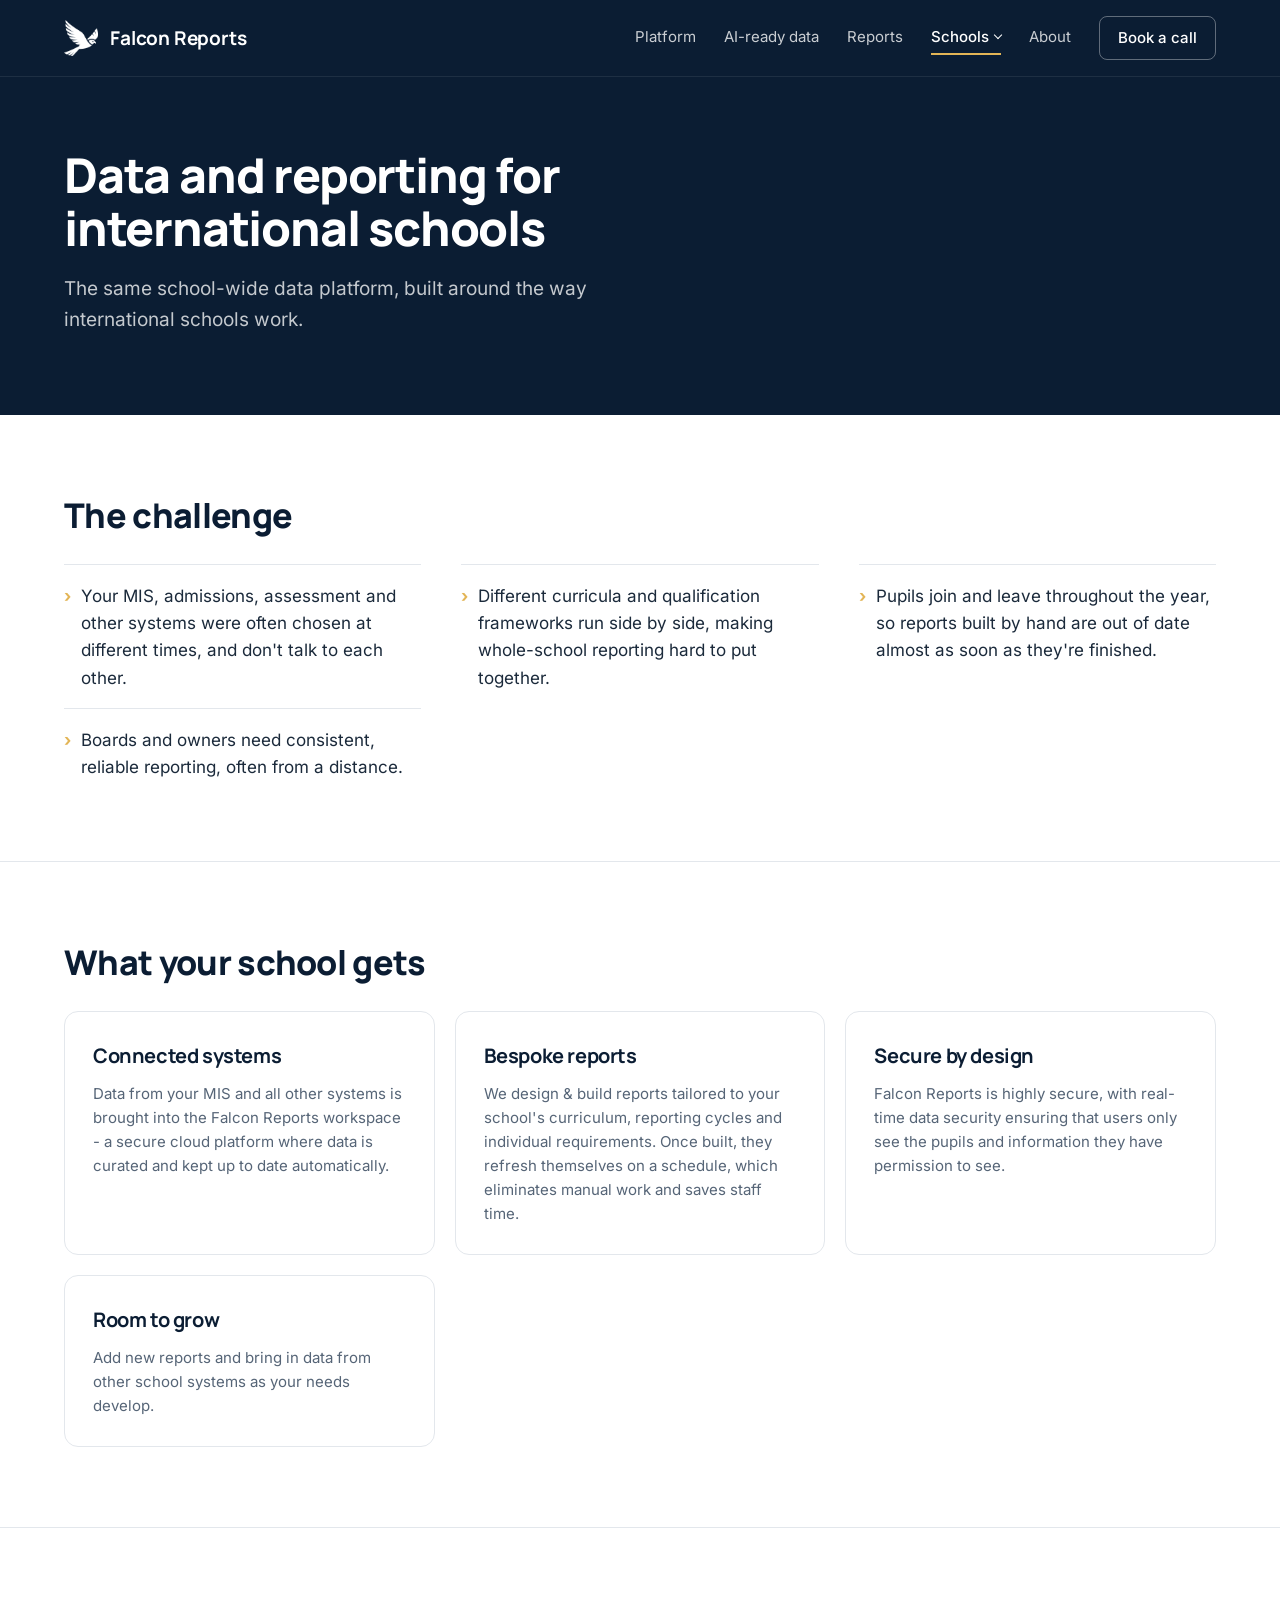
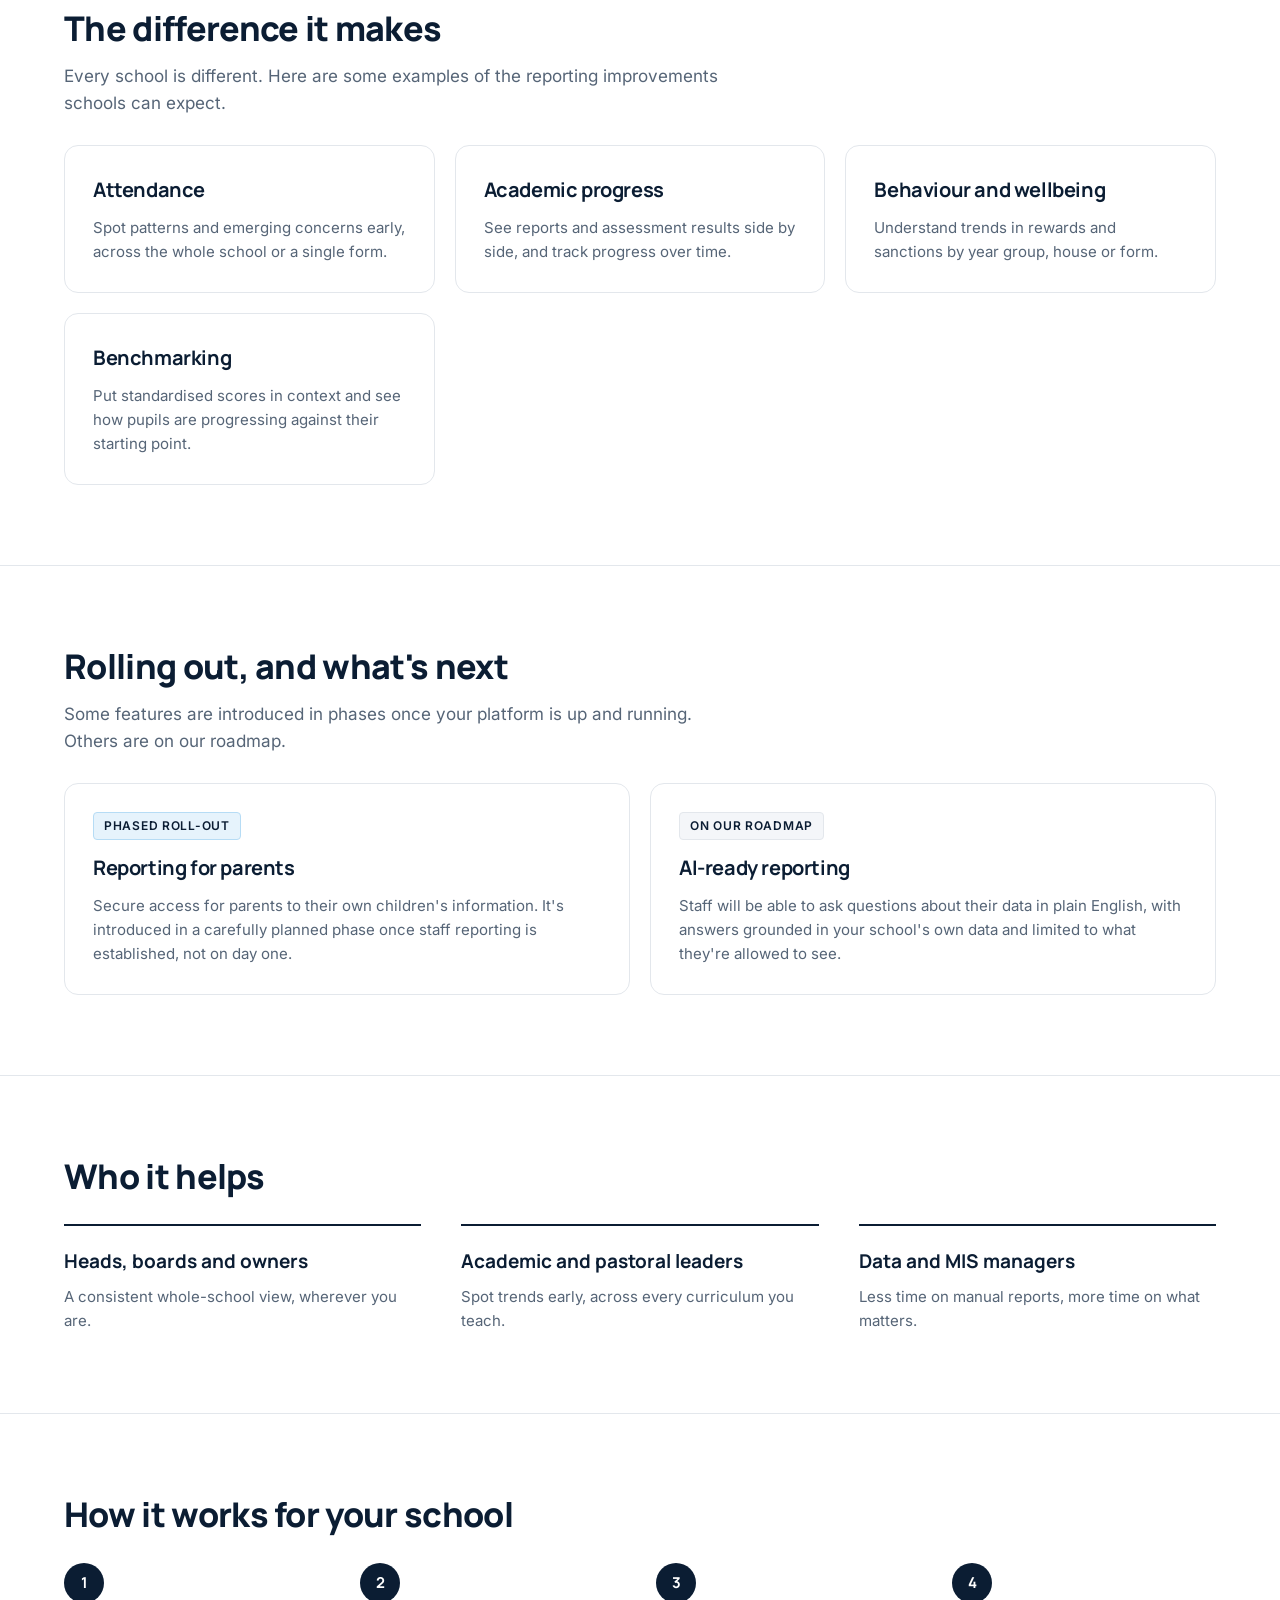
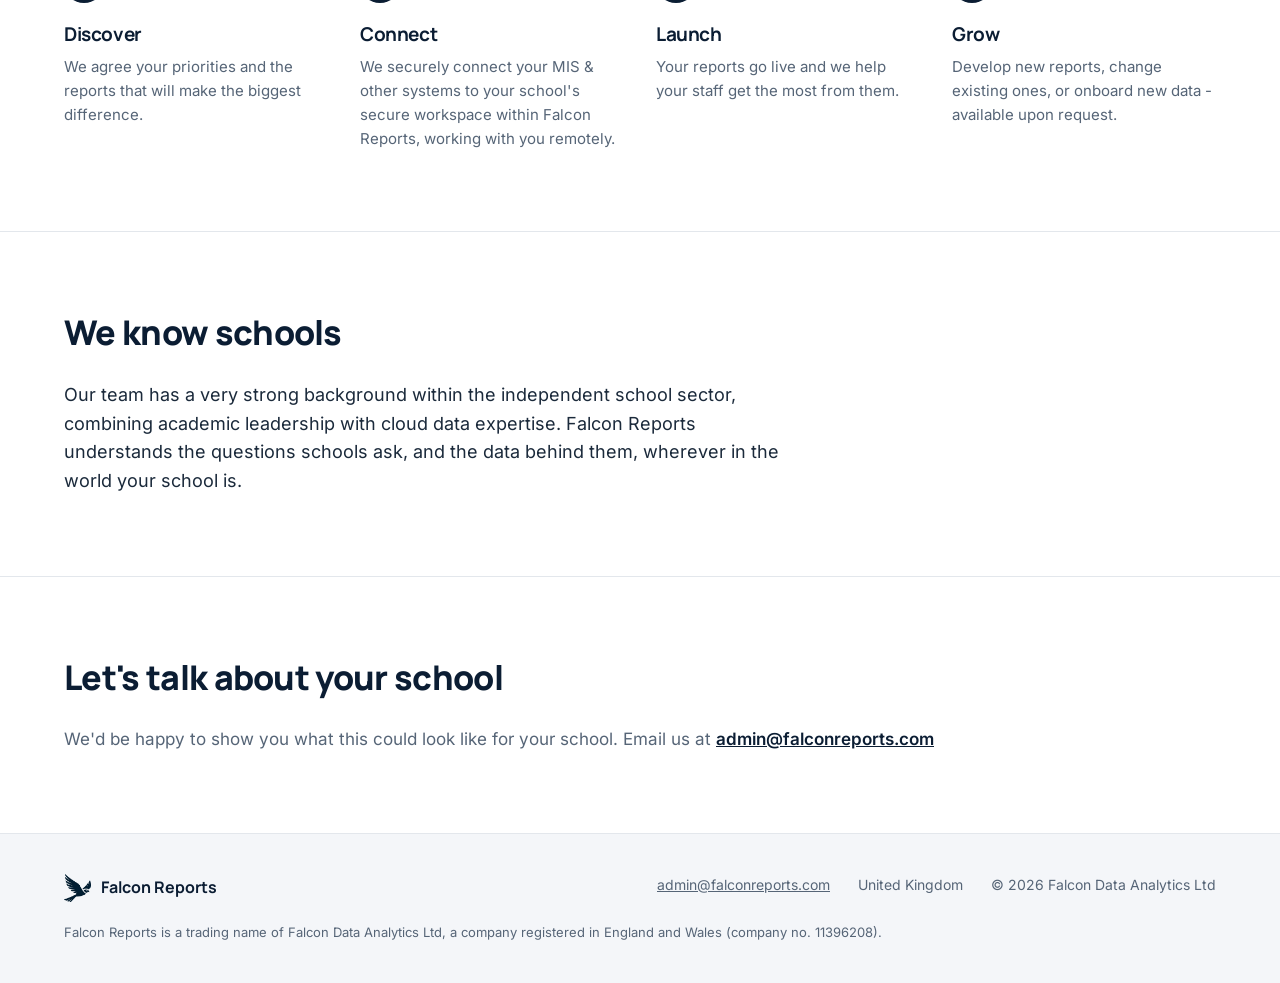
==== commit dfe501ed: "latest update - minor enhancements" ====
--- a/international-schools.html
+++ b/international-schools.html
@@ -141,26 +141,29 @@
 
       <section class="roadmap">
         <div class="section-inner">
-          <h2>What's next</h2>
+          <h2>Rolling out, and what's next</h2>
           <p class="section-intro">
-            We're continually developing the platform. These are on our roadmap.
+            Some features are introduced in phases once your platform is up and
+            running. Others are on our roadmap.
           </p>
           <div class="service-grid">
             <article class="service">
+              <span class="roadmap-tag tag--phase">Phased roll-out</span>
+              <h3>Reporting for parents</h3>
+              <p>
+                Secure access for parents to their own children's information.
+                It's introduced in a carefully planned phase once staff
+                reporting is established, not on day one.
+              </p>
+            </article>
+
+            <article class="service">
               <span class="roadmap-tag">On our roadmap</span>
-              <h3>Reporting for parents</h3>
-              <p>
-                Secure access for parents to information about their own
-                children, through the parent portal your school already uses.
-              </p>
-            </article>
-
-            <article class="service">
-              <span class="roadmap-tag">On our roadmap</span>
-              <h3>AI where it adds value</h3>
-              <p>
-                AI used strategically at particular points in the data journey,
-                where it adds value and saves time.
+              <h3>AI-ready reporting</h3>
+              <p>
+                Staff will be able to ask questions about their data in plain
+                English, with answers grounded in your school's own data and
+                limited to what they're allowed to see.
               </p>
             </article>
           </div>
--- a/style.css
+++ b/style.css
@@ -789,9 +789,9 @@
   line-height: 1.3;
   text-align: left;
   cursor: pointer;
-  background: rgba(255, 255, 255, 0.04);
-  color: rgba(255, 255, 255, 0.6);
-  border: 1px solid rgba(255, 255, 255, 0.12);
+  background: rgba(255, 255, 255, 0.06);
+  color: rgba(255, 255, 255, 0.88);
+  border: 1px solid rgba(255, 255, 255, 0.18);
   transition:
     background 0.2s,
     border-color 0.2s,
@@ -800,17 +800,12 @@
 
 .pill:hover {
   color: var(--white);
+  border-color: rgba(255, 255, 255, 0.4);
 }
 
 .pill--out {
   min-height: 44px;
   font-size: 15px;
-}
-
-.pill.is-related {
-  background: rgba(255, 255, 255, 0.1);
-  color: var(--white);
-  border-color: var(--gold);
 }
 
 .pill.is-selected {
@@ -820,10 +815,6 @@
   font-weight: 600;
 }
 
-.pill--out.is-related {
-  border-color: var(--sky);
-}
-
 .pill--out.is-selected {
   background: var(--sky);
   border-color: var(--sky);
@@ -839,31 +830,32 @@
   color: var(--navy);
 }
 
+/* Every line stays lit: gold going in, sky blue coming out.
+   The selected pill's own line is drawn bolder. */
 .flow-line {
   fill: none;
-  stroke: rgba(255, 255, 255, 0.2);
-  stroke-width: 1.5;
-  transition: stroke 0.2s;
-}
-
-.flow-line.is-lit {
   stroke: var(--gold);
-  stroke-width: 2;
-}
-
-.flow-line--out.is-lit {
+  stroke-width: 1.6;
+  opacity: 0.85;
+  transition:
+    stroke-width 0.2s,
+    opacity 0.2s;
+}
+
+.flow-line--out {
   stroke: var(--sky);
 }
 
+.flow-line.is-active {
+  stroke-width: 3.5;
+  opacity: 1;
+}
+
 .flow-dot {
-  fill: rgba(255, 255, 255, 0.35);
-}
-
-.flow-dot.is-lit {
   fill: var(--gold);
 }
 
-.flow-dot--out.is-lit {
+.flow-dot--out {
   fill: var(--sky);
 }
 
@@ -2167,6 +2159,18 @@
   font-weight: 600;
 }
 
+/* Status tags: live from day one, phased roll-out, roadmap (default .tag / .roadmap-tag) */
+.tag.tag--live {
+  background: #eaf6ee;
+  border-color: #bfe3c9;
+}
+
+.tag.tag--phase,
+.roadmap-tag.tag--phase {
+  background: #e6f3fc;
+  border-color: #b6dcf5;
+}
+
 .showcase-grid {
   display: grid;
   gap: 32px;
